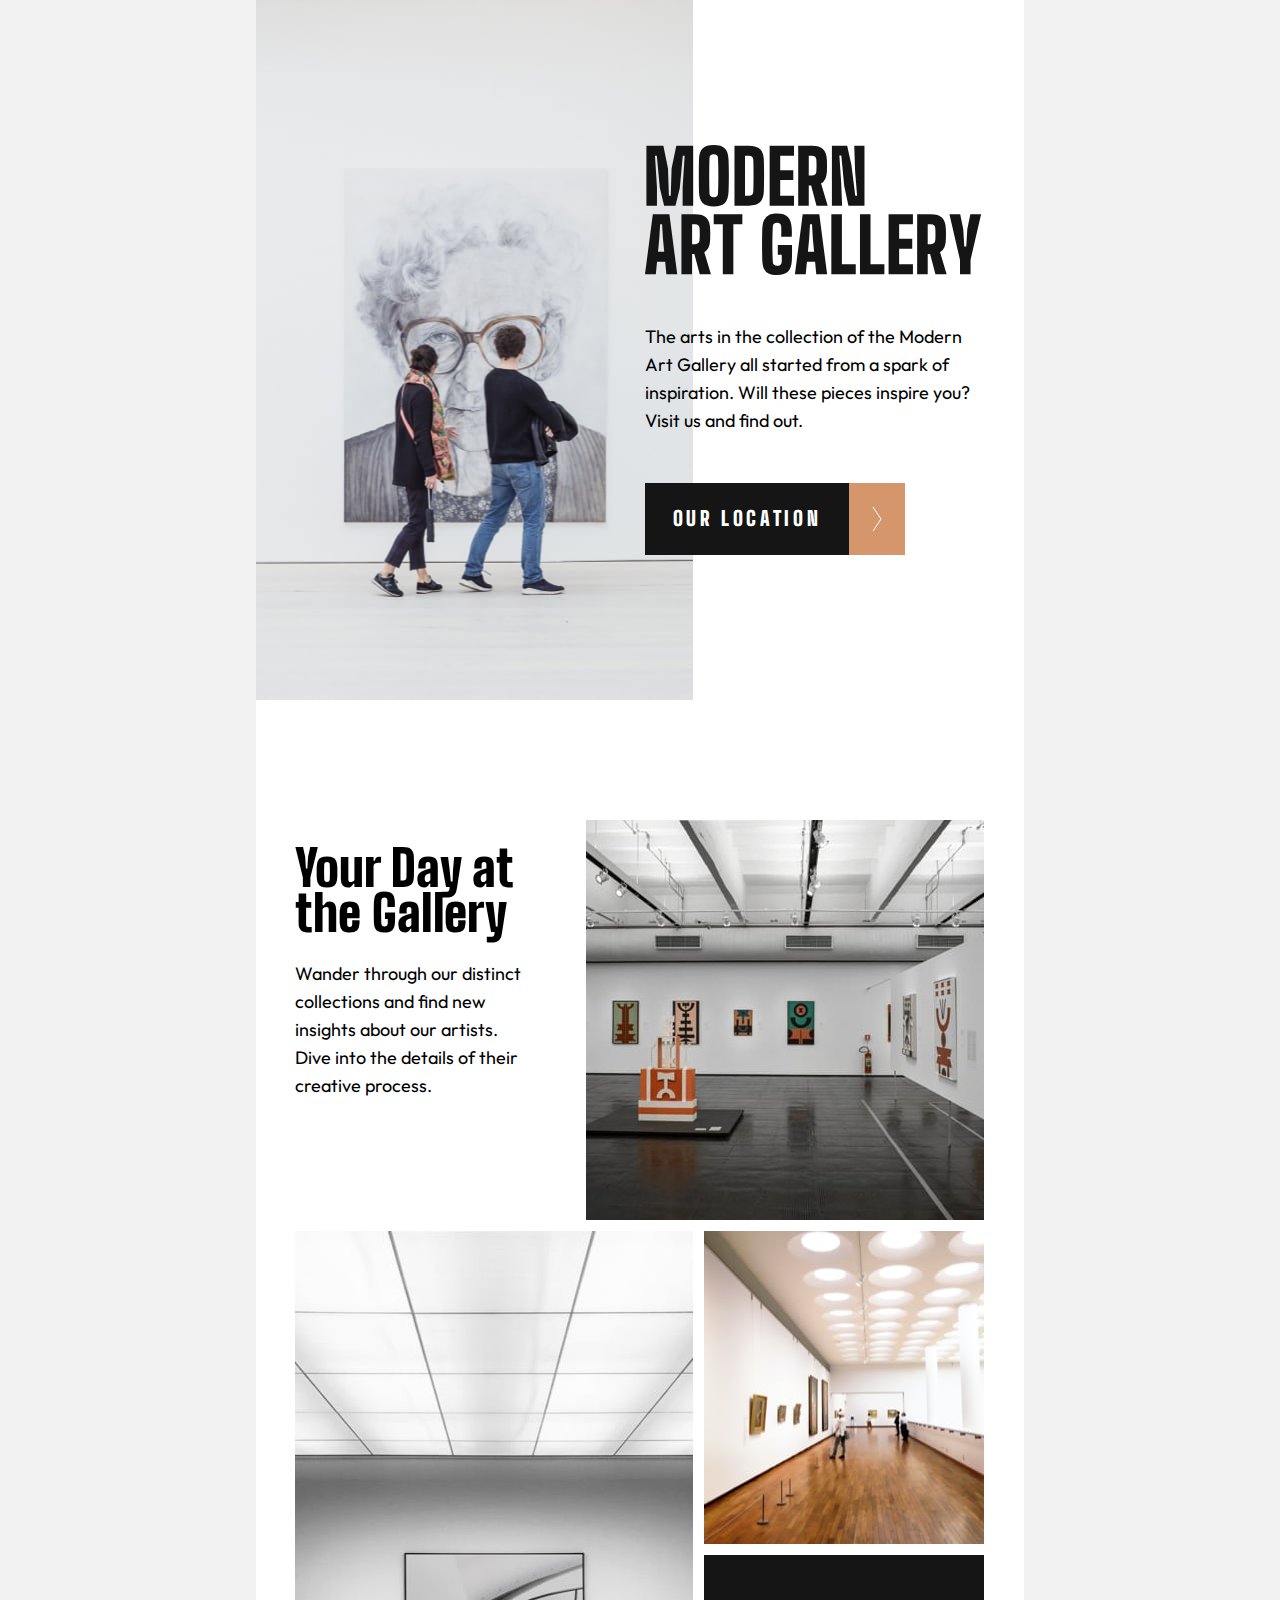
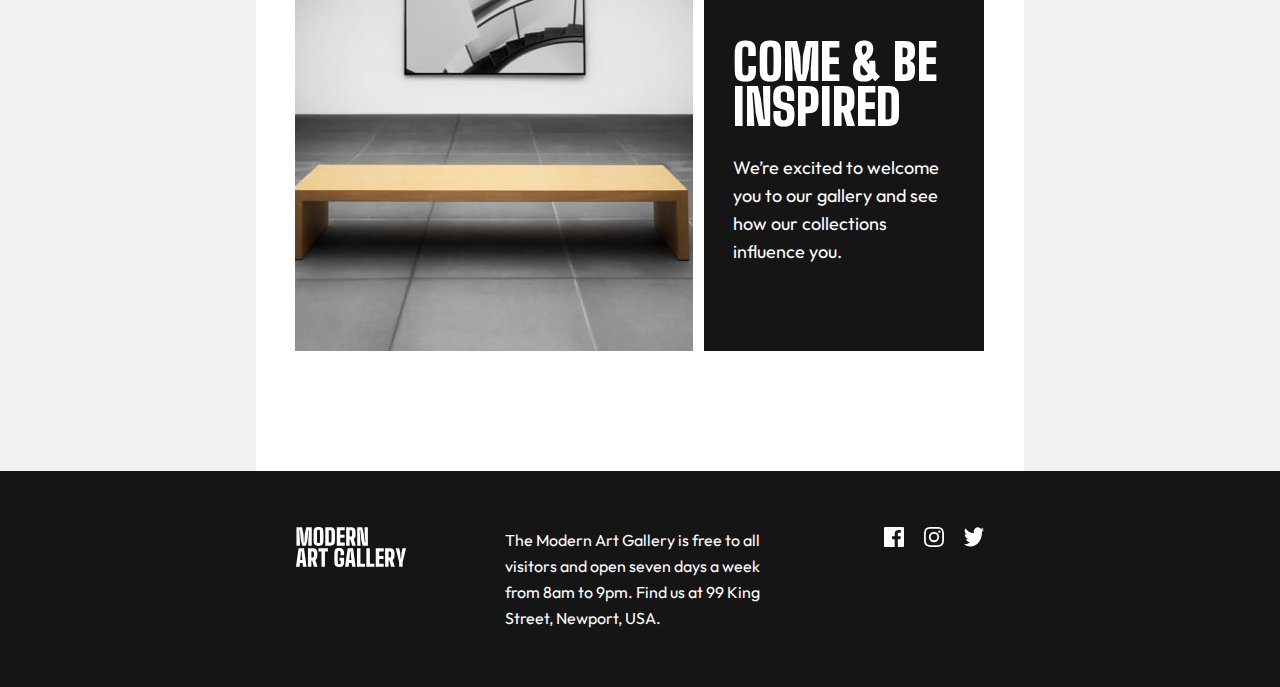
==== index.html @ 31cda1a5 "commmit" ====
<!DOCTYPE html>
<html lang="en">

<head>
    <meta charset="UTF-8">
    <meta name="viewport" content="width=device-width, initial-scale=1.0">
    <title>Frontend Mentor | Art Gallerty Website</title>
    <link rel="icon" type="image/x-icon" href="./assets/icons/favicon-32x32.png">
    <link rel="stylesheet" href="./styles/style.css">

</head>

<body>

    <header>

    </header>

    <main>
        <div>
            <div>
                <div class="black-background">

                </div>
                <div class="background-image">
                    <picture class="first-image">
                        <source media="(min-width: 1440px)" srcset="./assets/images/image-hero-desktop.jpg">
                        <source media="(min-width: 768px)" srcset="./assets/images/image-hero-tablet.jpg">
                        <img src="./assets/images/image-hero-mobile.jpg" alt="image-hero">
                    </picture>
                </div>

                <div class="head-div">
                    <img src="./assets/icons/logo-dark.svg" alt="logo-dark">
                    <p>
                        The arts in the collection of the Modern Art Gallery
                        all started from a spark of inspiration.
                        Will these pieces inspire you? Visit us and find out.
                    </p>

                    <a href="./location.html" target="#" class="button">
                        <div class="part-1">OUR LOCATION</div>
                        <div class="part-2">
                            <img src="./assets/icons/icon-arrow-right.svg" alt="icon-arrow-right">
                        </div>
                    </a>
                </div>
            </div>
            <div class="grid-container">
                <div class="grid-container-1">
                    <picture class="grid-item item1">
                        <source media="(min-width: 1440px)" srcset="./assets/images/image-grid-1-desktop.jpg">
                        <source media="(min-width: 768px)" srcset="./assets/images/image-grid-1-tablet.jpg">
                        <img src="./assets/images/image-grid-1-mobile.jpg" alt="image-grid-1">
                    </picture>

                    <div class="grid-item item2 grid-item-white-box text-box">
                        <h2>Your Day <br class="br-mobile"> at the Gallery</h2>
                        <p>
                            Wander through our distinct collections and
                            find new insights about our artists.
                            Dive into the details of their creative process.
                        </p>
                    </div>
                </div>

                <div class="grid-container-2">
                    <picture class="grid-item item3">
                        <source media="(min-width: 1440px)" srcset="./assets/images/image-grid-2-desktop.jpg">
                        <source media="(min-width: 768px)" srcset="./assets/images/image-grid-2-tablet.jpg">
                        <img src="./assets/images/image-grid-2-mobile.jpg" alt="image-grid-2">
                    </picture>
                    <picture class="grid-item item4">
                        <source media="(min-width: 1440px)" srcset="./assets/images/image-grid-3-desktop.jpg">
                        <source media="(min-width: 768px)" srcset="./assets/images/image-grid-3-tablet.jpg">
                        <img src="./assets/images/image-grid-3-mobile.jpg" alt="image-grid-3">
                    </picture>

                    <div class="grid-item item5 grid-item-black-box text-box">
                        <h2>COME & BE INSPIRED</h2>
                        <p>
                            We’re excited to welcome you to our gallery
                            and see how our collections influence you.
                        </p>
                    </div>
                </div>
            </div>
        </div>
        </div>
    </main>

    <footer>
        <div class="footer-container">
            <img src="./assets/icons/logo-light.svg" alt="logo-light">
            <p>
                The Modern Art Gallery is free to all visitors and
                open seven days a week from 8am to 9pm. Find us at
                99 King Street, Newport, USA.
            </p>
            <div class="icon-container">
                <img src="./assets/icons/icon-facebook.svg" alt="icon-facebook">
                <img src="./assets/icons/icon-instagram.svg" alt="icon-instagram">
                <img src="./assets/icons/icon-twitter.svg" alt="icon-twitter">
            </div>
        </div>
    </footer>

</body>

</html>
---- styles/style.css ----
@import url(./color.css);
@import url(./fonts.css);

* {
    font-size: 10px;
}

body {
    box-sizing: border-box;
    margin: 0;

    width: 100%;
}

/*reset styles*/

main {
    margin: auto;
    background: #F2F2F2;
}

h2,
h3 {
    margin: 0;
}

p {
    margin: 0;
}

.head-div {
    display: grid;
    margin: auto;
    width: 375px;
    row-gap: 32px;
    padding: 32px 16px 0 16px;
    box-sizing: border-box;
    background-color: white;
}

.head-div p {
    width: 343px;
    height: 112px;
    font-family: 'Outfit', sans-serif;
    font-size: 1.6rem;
    font-weight: 400;
    line-height: 26px;
    text-align: left;
}

.background-image {
    /* background-image: url(../assets/images/image-hero-mobile.jpg); */
    width: 375px;
    height: 240px;
    margin: auto;
    margin-top: 0;
}

.head-div>img {
    width: 343px;
    height: 110px;
}

.head-div>picture>img {
    width: 100%;
}
a .part-1 {
    color: white;
    text-decoration: none;
    text-align: center;
}

.button {
    display: flex;
    border: none;
    text-decoration: none;
    width: 260px;
    box-sizing: border-box;
}

.button .part-1 {
    width: 204px;
    height: 72px;
    display: flex;
    background-color: var(--black);
    color: white;

    font-family: 'Big Shoulders Display', sans-serif;
    font-size: 2rem;
    font-weight: 800;
    line-height: 23.94px;
    letter-spacing: 3.6363637447357178px;
    justify-content: center;
    align-items: center;
    box-sizing: border-box;
}

.button:hover .part-1 {

    background-color: var(--brown);
    transition: 0.25s linear 0.05s;
}

.button .part-2 {
    width: 56px;
    height: 72px;
    background-color: var(--brown);
    display: flex;
    align-items: center;
}

.button:hover .part-2 {
    background-color: var(--black);
    transition: 0.25s linear 0.05s;
}

a div img {
    margin: auto;
}

.grid-container {
    width: 343px;
    display: grid;
    margin: auto;
    padding: 120px 16px;
    gap: 16px;
    background-color: white;

}

.grid-container img {
    width: 100%;
}

.grid-item {
    width: 343px;
    box-sizing: border-box;
}

.text-box {
    min-width: 343px;
    display: grid;
    gap: 21px;
}

.text-box h2 {
    font-family: 'Big Shoulders Display', sans-serif;
    font-size: 5rem;
    font-weight: 900;
    line-height: 45px;
    text-align: left;
}

.text-box p {
    font-family: 'Outfit', sans-serif;
    font-size: 1.8rem;
    font-weight: 400;
    line-height: 28px;
    text-align: left;
}

.grid-container .grid-item-white-box {
    height: 223px;
    color: black;
}

.grid-container .grid-item-black-box {
    height: 293px;
    background-color: var(--black);
    color: white;
    padding: 48px 24px 47px 24px;
    display: flex;
    flex-wrap: wrap;
    row-gap: 24px;
}

footer {
    display: flex;
    width: 100%;
    height: 336px;
    background-color: var(--black);
}

.footer-container {
    width: 375px;
    align-items: center;
    margin: auto;
    box-sizing: border-box;
    padding: 48px 32px;
    display: grid;
    gap: 38px;
}

footer p {
    color: white;
    font-family: 'Outfit', sans-serif;
    font-size: 1.6rem;
    font-weight: 400;
    line-height: 26px;
    text-align: left;
}

.icon-container {
    display: flex;
    gap: 20px;
}

.icon-container>img:hover {
    filter: invert(50%) sepia(8%) saturate(2457%) hue-rotate(335deg) brightness(100%) contrast(89%);
    cursor: pointer;
}


/* tablets */
@media screen and (min-width: 768px) {

    main>div>div {
        background-color: white;
        display: flex;
        width: 768px;
        margin: auto;
    }

    .head-div {
        width: 331px;
        height: 700px;
        row-gap: 48px;
        padding: 145px 0px 145px 0;
        /* background-color: white; */
        position: relative;
        left: -48px;
        background-color: transparent;
        margin: 0;
    }

    .head-div p {
        width: 340px;
        font-size: 1.8rem;
        line-height: 28px;
    }

    .background-image {
        width: 437px;
        height: 700px;
    }

    .head-div>img {
        width: 339px;
        height: 130px;
    }

    .grid-container {
        width: 768px;
        padding: 120px 40px 120px 39px;
        gap: 11px;
        /* background-color: rgb(204, 162, 162); */
        box-sizing: border-box;
    }

    .grid-container-1 {
        display: grid;
        grid-template-columns: 280px auto;
        gap: 11px;
    }

    .item1 {
        order: 2;
        height: 400px;
    }

    .item2 {
        order: 1;
    }

    .br-mobile {
        display: none;
    }

    .grid-container img {
        width: auto;
    }

    .grid-item {
        width: auto;
    }

    .text-box {
        min-width: 280px;
        height: 400px;
        display: grid;
        gap: 24px;
        padding: 26px 50px 65px 0;
    }

    .grid-container-2 {
        display: grid;
        grid-template-columns: 398px 280px;
        grid-template-rows: 313pxs 396;
        gap: 11px;
    }

    .item3 {
        grid-column: 1 / 2;
        /* Occupy the first column */
        grid-row: 1 / 3;
        /* Span both rows */
        height: 700px;
        width: 398px;
    }

    .item4 {
        grid-column: 2 / 3;
        /* Occupy the second column */
        grid-row: 1 / 2;
        /* Stay in the first row */
        height: 313px;
        width: 280px
    }

    .grid-container .grid-item-black-box {
        grid-column: 2 / 3;
        /* Occupy the second column */
        grid-row: 2 / 3;
        /* Stay in the second row */
        width: 280px;
        height: 396px;
        background-color: var(--black);
        padding: 85px 28px 85px 29px;
    }

    footer {
        height: 216px;
    }

    .footer-container {
        width: 768px;
        padding: 56px 40px;
        display: flex;
        justify-content: space-between;
        align-items: start;
        margin-top: 0;
        margin-bottom: 0;
    }

    footer p {
        width: 281px;
    }

}
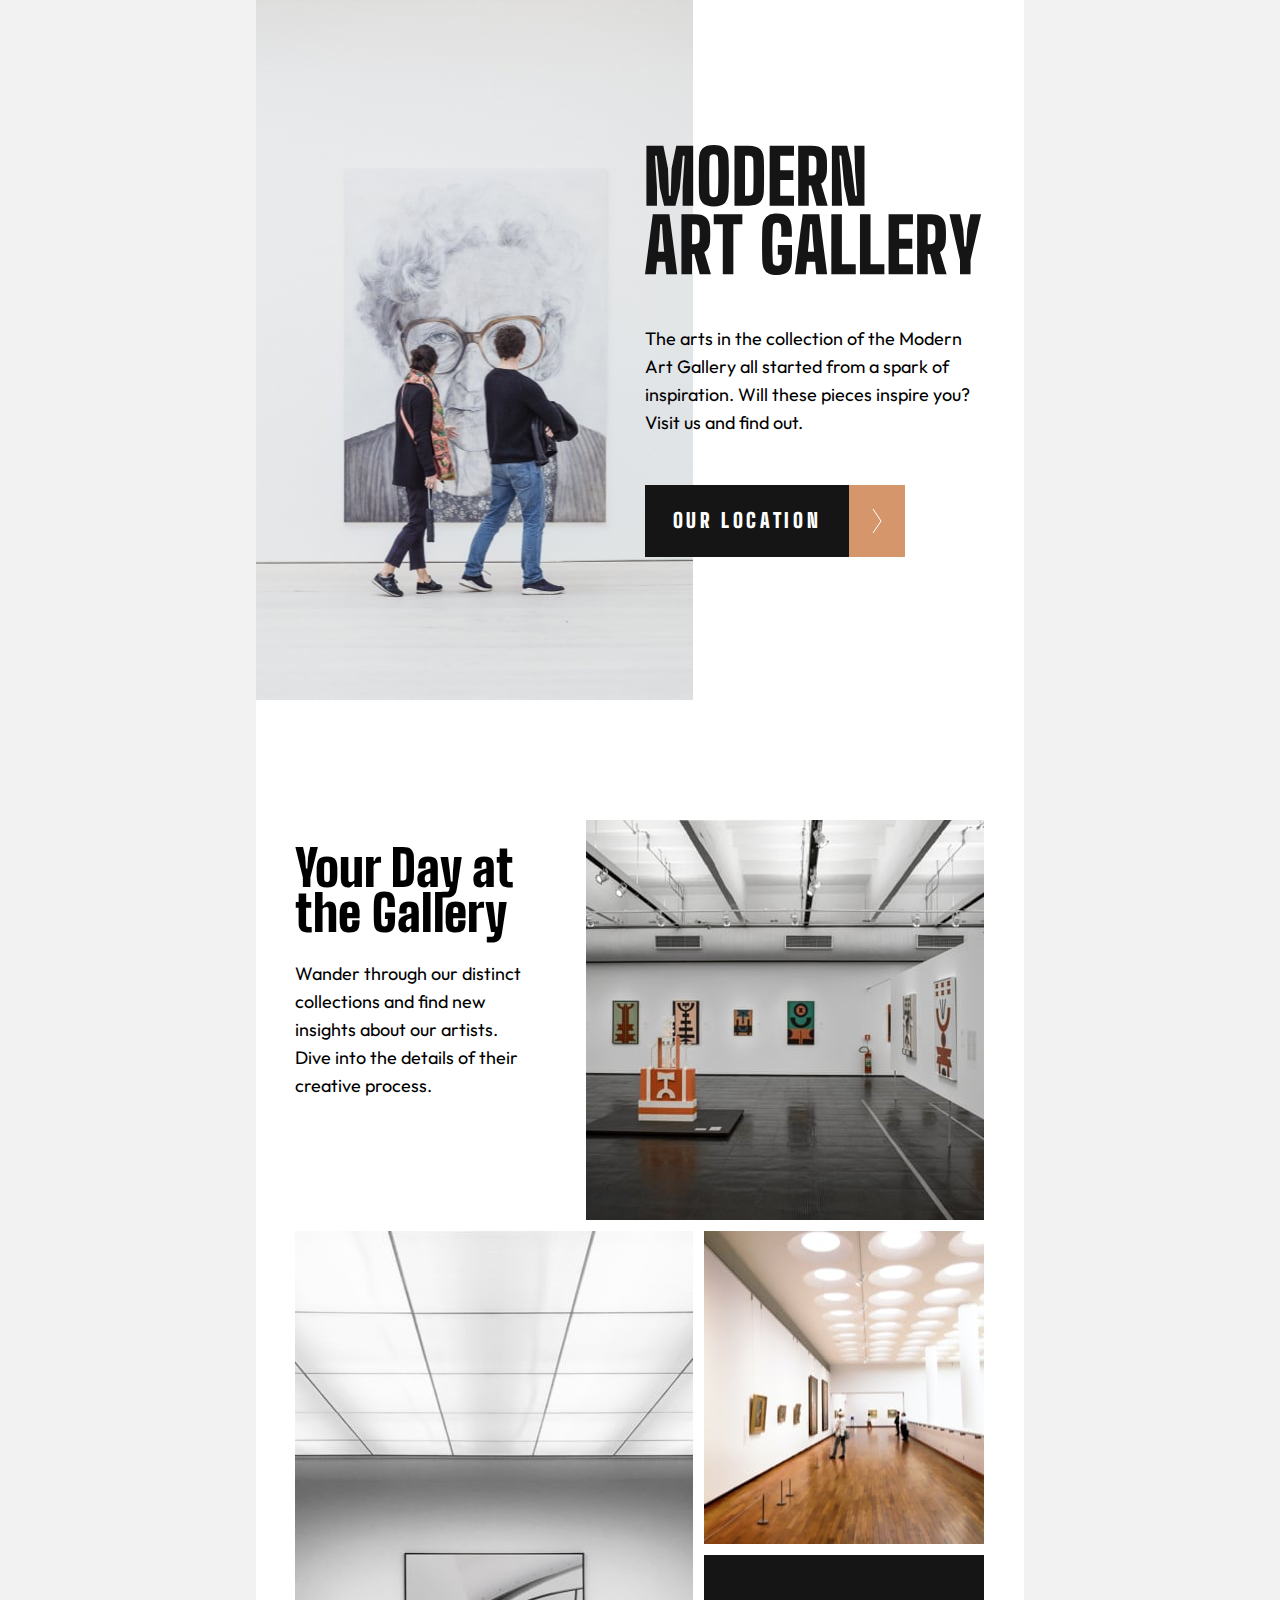
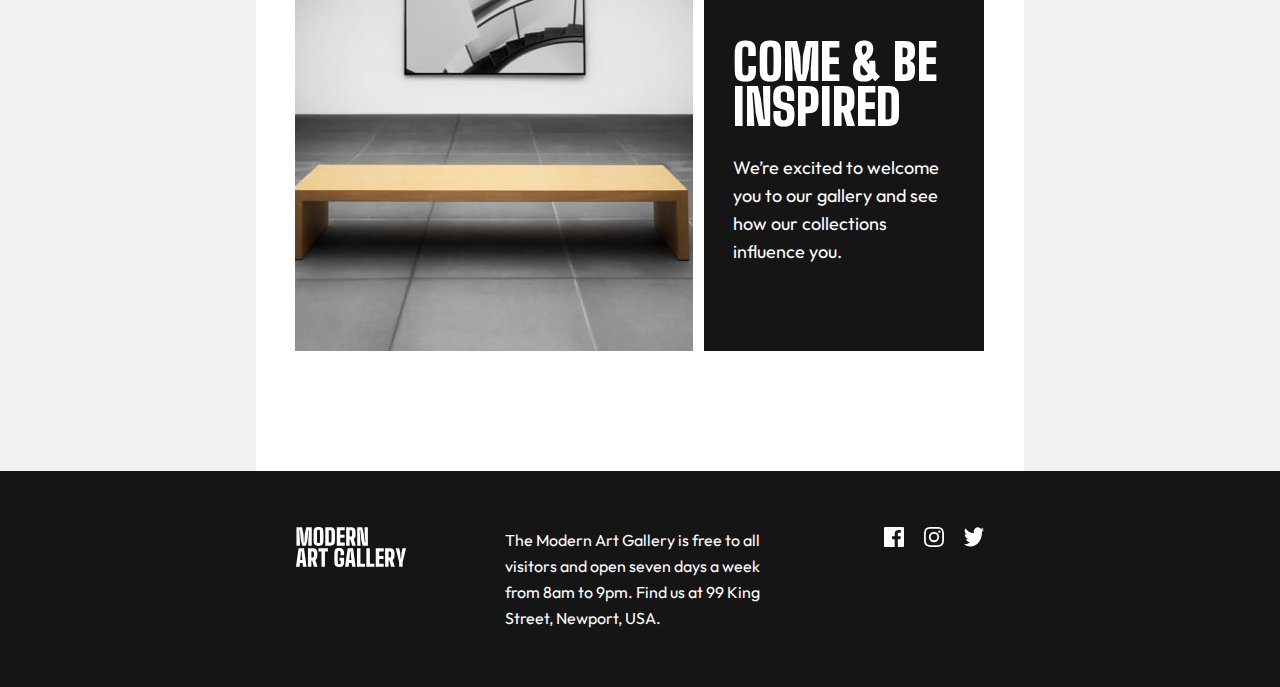
==== commit ff090f1b: "desktop responsive" ====
--- a/index.html
+++ b/index.html
@@ -19,10 +19,12 @@
     <main>
         <div>
             <div>
+
                 <div class="black-background">
+                    <!-- this div is just for the black background -->
+                </div>
 
-                </div>
-                <div class="background-image">
+                <div class=" background-image">
                     <picture class="first-image">
                         <source media="(min-width: 1440px)" srcset="./assets/images/image-hero-desktop.jpg">
                         <source media="(min-width: 768px)" srcset="./assets/images/image-hero-tablet.jpg">
@@ -31,21 +33,33 @@
                 </div>
 
                 <div class="head-div">
-                    <img src="./assets/icons/logo-dark.svg" alt="logo-dark">
-                    <p>
-                        The arts in the collection of the Modern Art Gallery
-                        all started from a spark of inspiration.
-                        Will these pieces inspire you? Visit us and find out.
-                    </p>
 
-                    <a href="./location.html" target="#" class="button">
-                        <div class="part-1">OUR LOCATION</div>
-                        <div class="part-2">
-                            <img src="./assets/icons/icon-arrow-right.svg" alt="icon-arrow-right">
-                        </div>
-                    </a>
+                    <div>
+                        <img src="./assets/icons/logo-dark.svg" alt="logo-dark" class="logo-image">
+                        <img src="./assets/icons/logo-dark.svg" alt="logo-dark" class="logo-image dark">
+                    </div>
+
+                    <div>
+
+                        <p>
+                            The arts in the collection of the Modern Art Gallery
+                            all started from a spark of inspiration.
+                            Will these pieces inspire you? Visit us and find out.
+                        </p>
+
+                        <a href="./location.html" target="#" class="button">
+                            <div class="part-1">OUR LOCATION</div>
+                            <div class="part-2">
+                                <img src="./assets/icons/icon-arrow-right.svg" alt="icon-arrow-right">
+                            </div>
+                        </a>
+
+                    </div>
+
                 </div>
+
             </div>
+
             <div class="grid-container">
                 <div class="grid-container-1">
                     <picture class="grid-item item1">
--- a/styles/style.css
+++ b/styles/style.css
@@ -8,11 +8,8 @@
 body {
     box-sizing: border-box;
     margin: 0;
-
     width: 100%;
 }
-
-/*reset styles*/
 
 main {
     margin: auto;
@@ -27,6 +24,7 @@
 p {
     margin: 0;
 }
+
 
 .head-div {
     display: grid;
@@ -38,6 +36,55 @@
     background-color: white;
 }
 
+/* tablets */
+@media screen and (min-width: 768px) {
+    .head-div {
+        width: 331px;
+        height: 700px;
+        row-gap: 48px;
+        padding: 145px 0px 145px 0;
+        position: relative;
+        left: -48px;
+        background-color: transparent;
+        margin: 0;
+    }
+}
+
+/* desktop */
+@media screen and (min-width: 1440px) {
+    .head-div {
+        /* width: calc(1275px - 165px); */
+        height: 800px;
+        row-gap: 64px;
+        position: relative;
+        left: calc((140px - 450px) - 550px);
+        display: flex;
+        column-gap: 290px;
+        align-items: flex-start;
+    }
+
+
+}
+
+/* tablets */
+@media screen and (min-width: 768px) {
+    main>div>div {
+        background-color: white;
+        display: flex;
+        width: 768px;
+        margin: auto;
+    }
+}
+
+/* desktop */
+@media screen and (min-width: 1440px) {
+    main>div>div {
+        display: flex;
+        width: 1440px;
+        margin: auto;
+    }
+}
+
 .head-div p {
     width: 343px;
     height: 112px;
@@ -46,24 +93,100 @@
     font-weight: 400;
     line-height: 26px;
     text-align: left;
+    margin-bottom: 32px;
+}
+
+/* tablets */
+@media screen and (min-width: 768px) {
+    .head-div p {
+        width: 340px;
+        font-size: 1.8rem;
+        line-height: 28px;
+        margin-bottom: 48px;
+    }
+}
+
+/* desktop */
+@media screen and (min-width: 1440px) {
+    .head-div p {
+        width: 350px;
+        font-size: 2.2rem;
+        line-height: 32px;
+        margin-bottom: 64px;
+    }
+}
+
+/* desktop */
+@media screen and (min-width: 1440px) {
+    .black-background {
+        width: 450px;
+        height: 800px;
+        background-color: var(--black);
+
+    }
 }
 
 .background-image {
-    /* background-image: url(../assets/images/image-hero-mobile.jpg); */
     width: 375px;
     height: 240px;
     margin: auto;
     margin-top: 0;
 }
 
-.head-div>img {
+/* tablets */
+@media screen and (min-width: 768px) {
+    .background-image {
+        width: 437px;
+        height: 700px;
+    }
+}
+
+/* desktop */
+@media screen and (min-width: 1440px) {
+    .background-image {
+        width: 540px;
+        height: 800px;
+        margin: 0;
+    }
+}
+
+.logo-image {
     width: 343px;
     height: 110px;
 }
 
+.logo-image.dark {
+    display: none;
+}
+
+/* tablets */
+@media screen and (min-width: 768px) {
+    .logo-image {
+        width: 339px;
+        height: 130px;
+    }
+}
+
+/* desktop */
+@media screen and (min-width: 1440px) {
+    .logo-image.dark {
+        display: block;
+        top: -176px;
+        filter: invert(1);
+        clip-path: polygon(0 0, 62.5% 0, 62.5% 100%, 0 100%);
+    }
+
+    .logo-image {
+        width: 514px;
+        height: 176px;
+        position: relative;
+    }
+}
+
 .head-div>picture>img {
     width: 100%;
 }
+
 a .part-1 {
     color: white;
     text-decoration: none;
@@ -77,6 +200,9 @@
     width: 260px;
     box-sizing: border-box;
 }
+
+/* desktop */
+@media screen and (min-width: 1440px) {}
 
 .button .part-1 {
     width: 204px;
@@ -96,7 +222,6 @@
 }
 
 .button:hover .part-1 {
-
     background-color: var(--brown);
     transition: 0.25s linear 0.05s;
 }
@@ -125,22 +250,106 @@
     padding: 120px 16px;
     gap: 16px;
     background-color: white;
-
+}
+
+/* tablets */
+@media screen and (min-width: 768px) {
+    .grid-container {
+        width: 768px;
+        padding: 120px 40px 120px 39px;
+        gap: 11px;
+        box-sizing: border-box;
+    }
+}
+
+/* desktop */
+@media screen and (min-width: 1440px) {
+    .grid-container {
+        width: 1440px;
+        padding: 180px 164px 180px 165px;
+        gap: 30px;
+    }
+}
+
+/* tablets */
+@media screen and (min-width: 768px) {
+    .grid-container-1 {
+        display: grid;
+        grid-template-columns: 280px auto;
+        gap: 11px;
+    }
+
+    .item1 {
+        order: 2;
+        height: 400px;
+    }
+
+    .item2 {
+        order: 1;
+    }
+
+    .br-mobile {
+        display: none;
+    }
+}
+
+/* desktop */
+@media screen and (min-width: 1440px) {
+    .grid-container-1 {
+        grid-template-columns: 445px auto;
+        gap: 30px;
+    }
 }
 
 .grid-container img {
     width: 100%;
+}
+
+/* tablets */
+@media screen and (min-width: 768px) {
+
+    .grid-container img {
+        width: auto;
+    }
 }
 
 .grid-item {
     width: 343px;
     box-sizing: border-box;
+}
+
+/* tablets */
+@media screen and (min-width: 768px) {
+    .grid-item {
+        width: auto;
+    }
 }
 
 .text-box {
     min-width: 343px;
     display: grid;
     gap: 21px;
+}
+
+/* tablets */
+@media screen and (min-width: 768px) {
+    .text-box {
+        min-width: 280px;
+        height: 400px;
+        display: grid;
+        gap: 24px;
+        padding: 26px 50px 65px 0;
+    }
+}
+
+/* desktop */
+@media screen and (min-width: 1440px) {
+    .text-box {
+        min-width: 445px;
+        display: grid;
+        gap: 32px;
+        padding: 60px 95px 60px 0;
+    }
 }
 
 .text-box h2 {
@@ -151,6 +360,68 @@
     text-align: left;
 }
 
+/* desktop */
+@media screen and (min-width: 1440px) {
+    .text-box h2 {
+        font-size: 6rem;
+        line-height: 60px;
+    }
+}
+
+/* tablets */
+@media screen and (min-width: 768px) {
+    .grid-container-2 {
+        display: grid;
+        grid-template-columns: 398px 280px;
+        grid-template-rows: 313pxs 396;
+        gap: 11px;
+    }
+
+    .item3 {
+        grid-column: 1 / 2;
+        /* Occupy the first column */
+        grid-row: 1 / 3;
+        /* Span both rows */
+        height: 700px;
+        width: 398px;
+    }
+
+    .item4 {
+        grid-column: 2 / 3;
+        /* Occupy the second column */
+        grid-row: 1 / 2;
+        /* Stay in the first row */
+        height: 313px;
+        width: 280px
+    }
+}
+
+/* desktop */
+@media screen and (min-width: 1440px) {
+    .grid-container-2 {
+        grid-template-columns: 635px 445px;
+        grid-template-rows: 313pxs 377px;
+        gap: 30px;
+    }
+
+    .item3 {
+        grid-column: 1 / 2;
+        /* Occupy the first column */
+        grid-row: 1 / 3;
+        /* Span both rows */
+        height: 720px;
+        width: 635px;
+    }
+
+    .item4 {
+        grid-column: 2 / 3;
+        /* Occupy the second column */
+        grid-row: 1 / 2;
+        /* Stay in the first row */
+        width: 445px
+    }
+}
+
 .text-box p {
     font-family: 'Outfit', sans-serif;
     font-size: 1.8rem;
@@ -159,10 +430,22 @@
     text-align: left;
 }
 
+/* desktop */
+@media screen and (min-width: 1440px) {
+    .text-box p {
+        font-size: 2.2rem;
+        line-height: 32px;
+    }
+
+}
+
 .grid-container .grid-item-white-box {
     height: 223px;
     color: black;
 }
+
+/* desktop */
+@media screen and (min-width: 1440px) {}
 
 .grid-container .grid-item-black-box {
     height: 293px;
@@ -174,149 +457,8 @@
     row-gap: 24px;
 }
 
-footer {
-    display: flex;
-    width: 100%;
-    height: 336px;
-    background-color: var(--black);
-}
-
-.footer-container {
-    width: 375px;
-    align-items: center;
-    margin: auto;
-    box-sizing: border-box;
-    padding: 48px 32px;
-    display: grid;
-    gap: 38px;
-}
-
-footer p {
-    color: white;
-    font-family: 'Outfit', sans-serif;
-    font-size: 1.6rem;
-    font-weight: 400;
-    line-height: 26px;
-    text-align: left;
-}
-
-.icon-container {
-    display: flex;
-    gap: 20px;
-}
-
-.icon-container>img:hover {
-    filter: invert(50%) sepia(8%) saturate(2457%) hue-rotate(335deg) brightness(100%) contrast(89%);
-    cursor: pointer;
-}
-
-
-/* tablets */
-@media screen and (min-width: 768px) {
-
-    main>div>div {
-        background-color: white;
-        display: flex;
-        width: 768px;
-        margin: auto;
-    }
-
-    .head-div {
-        width: 331px;
-        height: 700px;
-        row-gap: 48px;
-        padding: 145px 0px 145px 0;
-        /* background-color: white; */
-        position: relative;
-        left: -48px;
-        background-color: transparent;
-        margin: 0;
-    }
-
-    .head-div p {
-        width: 340px;
-        font-size: 1.8rem;
-        line-height: 28px;
-    }
-
-    .background-image {
-        width: 437px;
-        height: 700px;
-    }
-
-    .head-div>img {
-        width: 339px;
-        height: 130px;
-    }
-
-    .grid-container {
-        width: 768px;
-        padding: 120px 40px 120px 39px;
-        gap: 11px;
-        /* background-color: rgb(204, 162, 162); */
-        box-sizing: border-box;
-    }
-
-    .grid-container-1 {
-        display: grid;
-        grid-template-columns: 280px auto;
-        gap: 11px;
-    }
-
-    .item1 {
-        order: 2;
-        height: 400px;
-    }
-
-    .item2 {
-        order: 1;
-    }
-
-    .br-mobile {
-        display: none;
-    }
-
-    .grid-container img {
-        width: auto;
-    }
-
-    .grid-item {
-        width: auto;
-    }
-
-    .text-box {
-        min-width: 280px;
-        height: 400px;
-        display: grid;
-        gap: 24px;
-        padding: 26px 50px 65px 0;
-    }
-
-    .grid-container-2 {
-        display: grid;
-        grid-template-columns: 398px 280px;
-        grid-template-rows: 313pxs 396;
-        gap: 11px;
-    }
-
-    .item3 {
-        grid-column: 1 / 2;
-        /* Occupy the first column */
-        grid-row: 1 / 3;
-        /* Span both rows */
-        height: 700px;
-        width: 398px;
-    }
-
-    .item4 {
-        grid-column: 2 / 3;
-        /* Occupy the second column */
-        grid-row: 1 / 2;
-        /* Stay in the first row */
-        height: 313px;
-        width: 280px
-    }
-
+/* tablets */
+@media screen and (min-width: 768px) {
     .grid-container .grid-item-black-box {
         grid-column: 2 / 3;
         /* Occupy the second column */
@@ -327,11 +469,54 @@
         background-color: var(--black);
         padding: 85px 28px 85px 29px;
     }
-
+}
+
+/* desktop */
+@media screen and (min-width: 1440px) {
+    .grid-container .grid-item-black-box {
+        grid-column: 2 / 3;
+        /* Occupy the second column */
+        grid-row: 2 / 3;
+        /* Stay in the second row */
+        width: 445px;
+        height: 377px;
+        padding: 65px 47px 64px 48px;
+    }
+}
+
+footer {
+    display: flex;
+    width: 100%;
+    height: 336px;
+    background-color: var(--black);
+}
+
+/* tablets */
+@media screen and (min-width: 768px) {
     footer {
         height: 216px;
     }
-
+}
+
+/* desktop */
+@media screen and (min-width: 1440px) {
+    footer {
+        height: 244px;
+    }
+}
+
+.footer-container {
+    width: 375px;
+    align-items: center;
+    margin: auto;
+    box-sizing: border-box;
+    padding: 48px 32px;
+    display: grid;
+    gap: 38px;
+}
+
+/* tablets */
+@media screen and (min-width: 768px) {
     .footer-container {
         width: 768px;
         padding: 56px 40px;
@@ -341,9 +526,58 @@
         margin-top: 0;
         margin-bottom: 0;
     }
-
+}
+
+/* desktop */
+@media screen and (min-width: 1440px) {
+    .footer-container {
+        width: 1440px;
+        padding: 80px 165px;
+    }
+}
+
+/* desktop */
+@media screen and (min-width: 1440px) {
+    .footer-container>img {
+        width: 160px;
+        height: 58px;
+    }
+}
+
+footer p {
+    color: white;
+    font-family: 'Outfit', sans-serif;
+    font-size: 1.6rem;
+    font-weight: 400;
+    line-height: 26px;
+    text-align: left;
+}
+
+/* tablets */
+@media screen and (min-width: 768px) {
     footer p {
         width: 281px;
     }
-
+}
+
+/* desktop */
+@media screen and (min-width: 1440px) {
+    footer p {
+        width: 430px;
+        font-size: 1.8rem;
+        line-height: 28px;
+    }
+}
+
+.icon-container {
+    display: flex;
+    gap: 20px;
+}
+
+/* desktop */
+@media screen and (min-width: 1440px) {}
+
+.icon-container>img:hover {
+    filter: invert(50%) sepia(8%) saturate(2457%) hue-rotate(335deg) brightness(100%) contrast(89%);
+    cursor: pointer;
 }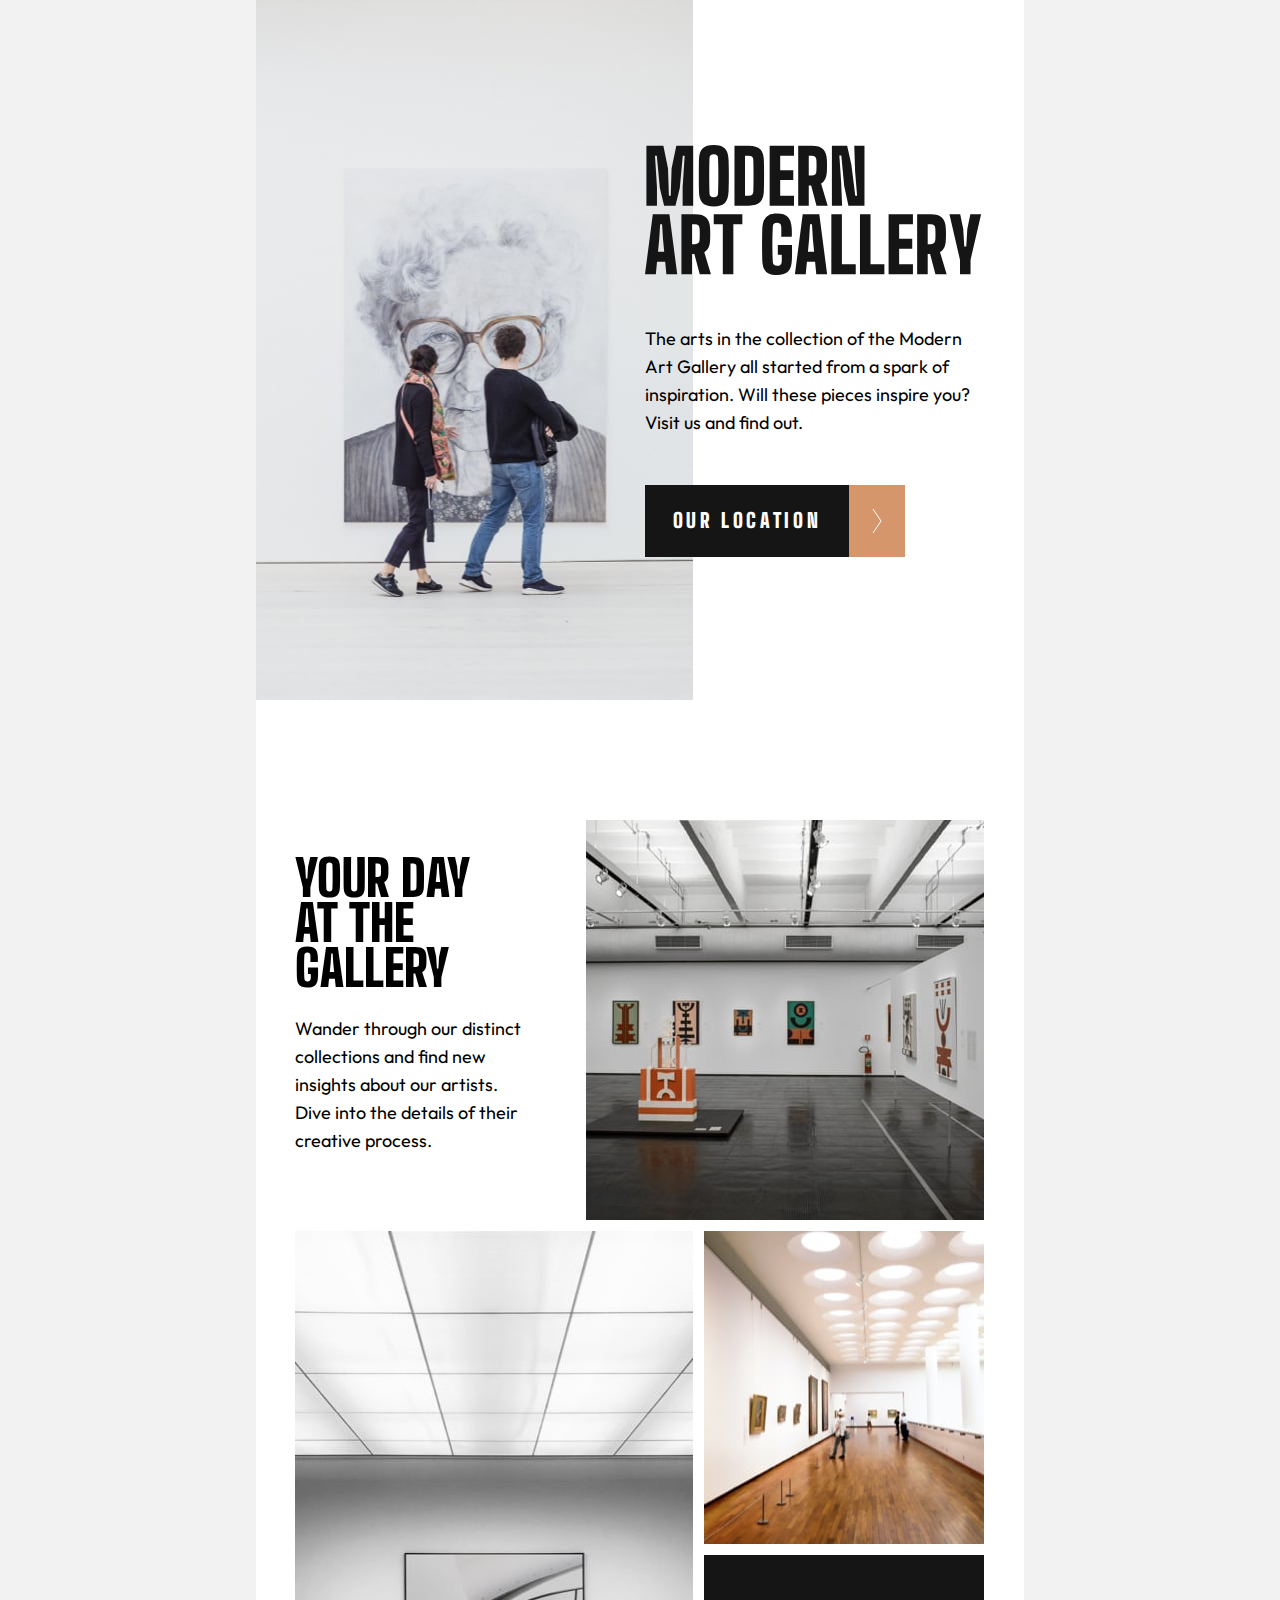
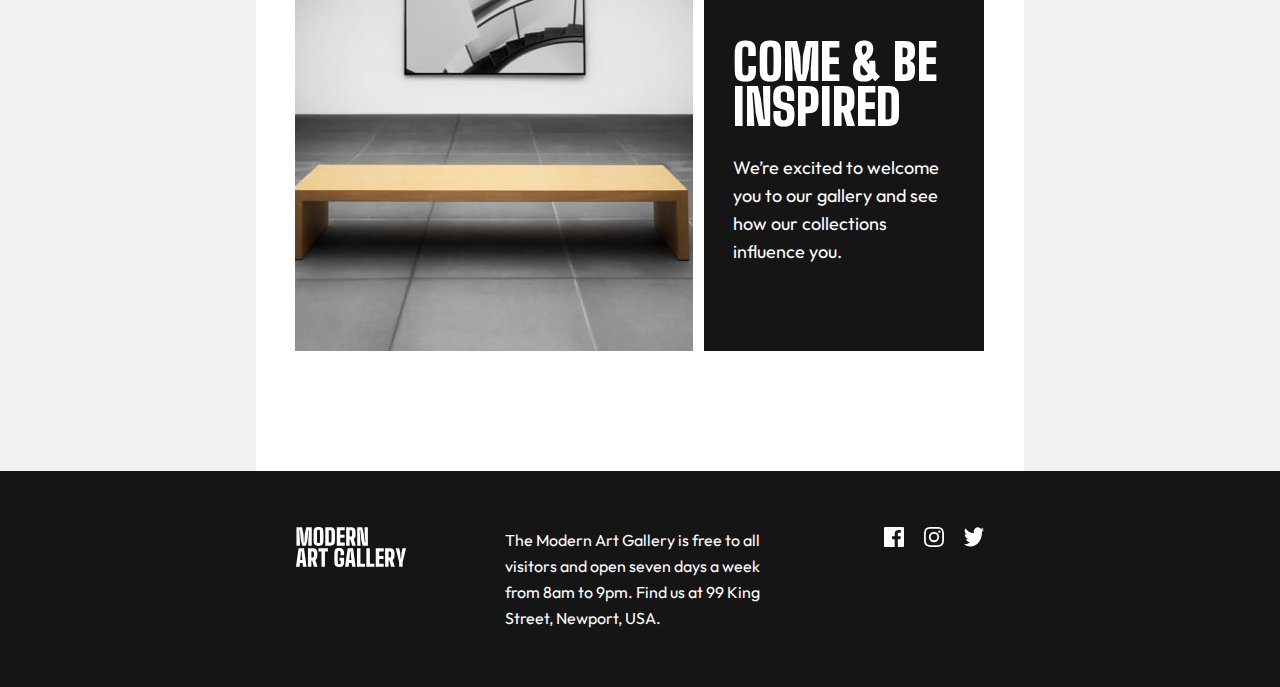
==== commit fdde01b5: "desktop responsive" ====
--- a/index.html
+++ b/index.html
@@ -69,7 +69,7 @@
                     </picture>
 
                     <div class="grid-item item2 grid-item-white-box text-box">
-                        <h2>Your Day <br class="br-mobile"> at the Gallery</h2>
+                        <h2>YOUR DAY<br class="br-mobile"> AT THE GALLERY </h2>
                         <p>
                             Wander through our distinct collections and
                             find new insights about our artists.
--- a/styles/style.css
+++ b/styles/style.css
@@ -171,7 +171,7 @@
 @media screen and (min-width: 1440px) {
     .logo-image.dark {
         display: block;
-        top: -176px;
+        top: -178px;
         filter: invert(1);
         clip-path: polygon(0 0, 62.5% 0, 62.5% 100%, 0 100%);
     }
@@ -287,10 +287,6 @@
     .item2 {
         order: 1;
     }
-
-    .br-mobile {
-        display: none;
-    }
 }
 
 /* desktop */
@@ -298,6 +294,10 @@
     .grid-container-1 {
         grid-template-columns: 445px auto;
         gap: 30px;
+    }
+
+    .br-mobile {
+        display: none;
     }
 }
 
@@ -338,7 +338,7 @@
         height: 400px;
         display: grid;
         gap: 24px;
-        padding: 26px 50px 65px 0;
+        padding: 36px 50px 65px 0;
     }
 }
 
@@ -349,6 +349,17 @@
         display: grid;
         gap: 32px;
         padding: 60px 95px 60px 0;
+    }
+}
+
+.grid-item-white-box {
+    margin-top: 25px;
+}
+
+/* tablets */
+@media screen and (min-width: 768px) {
+    .grid-item-white-box {
+        margin-top: 0;
     }
 }
 
